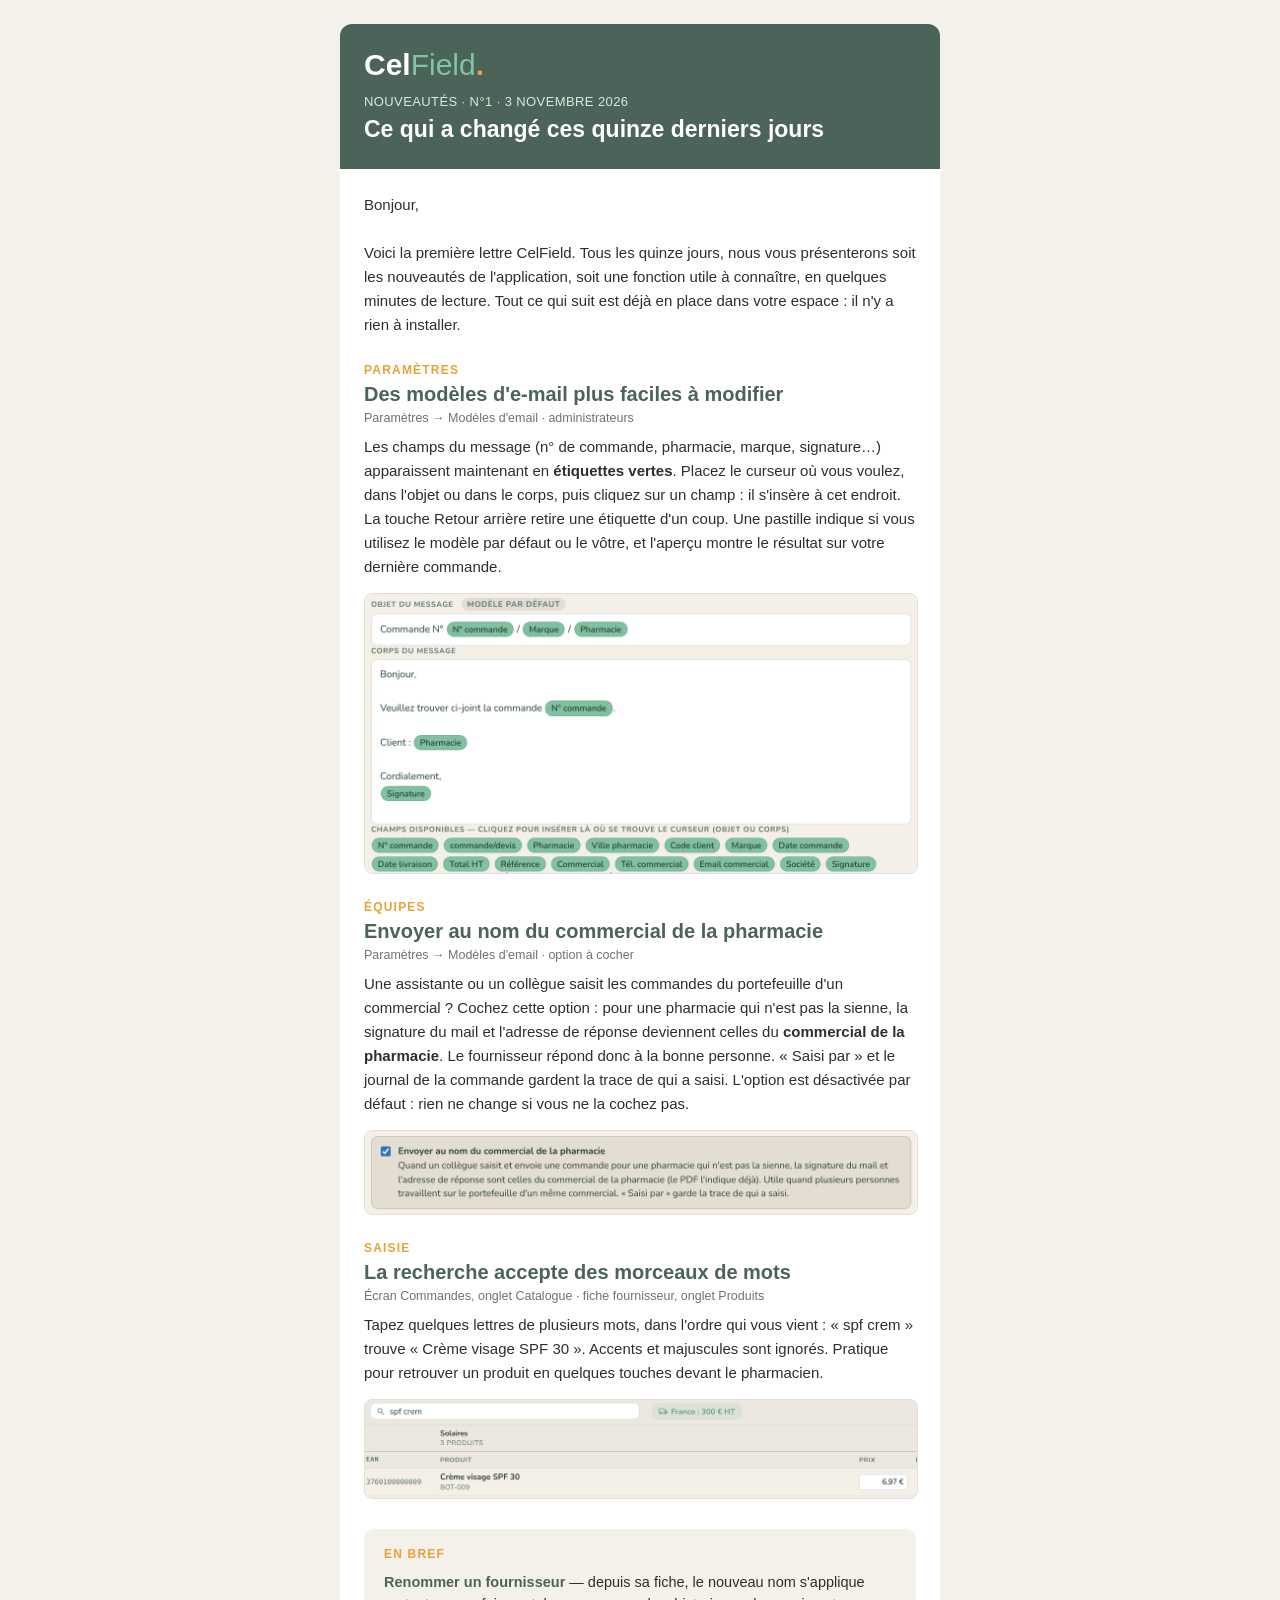
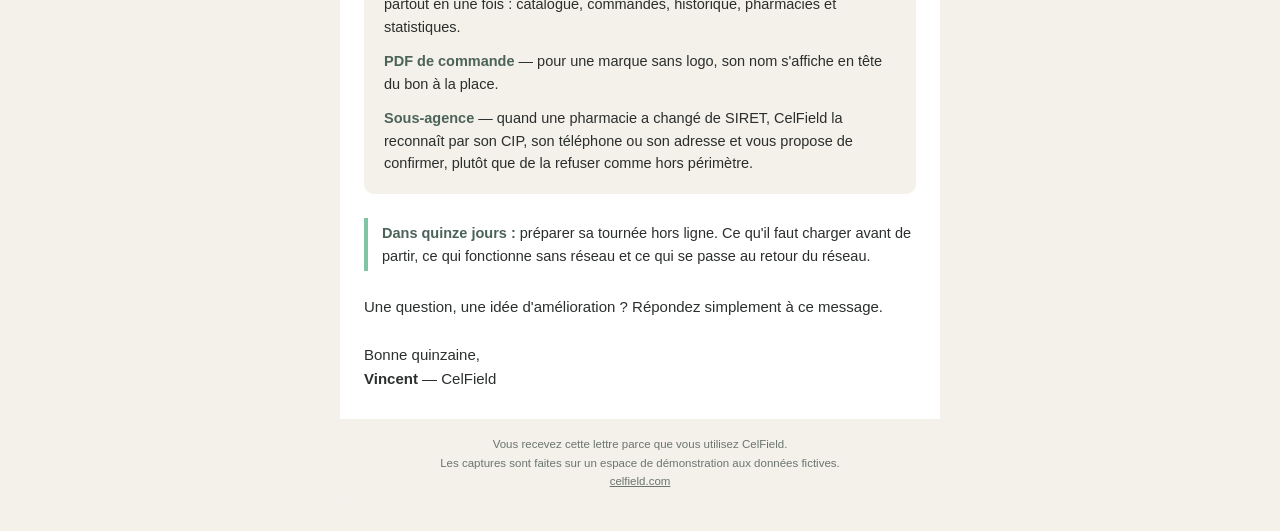
==== public/newsletter/n01/index.html @ 606304c2 "Newsletter n°1 : version en ligne et images" ====
<!doctype html>
<html lang="fr"><head><meta charset="utf-8"><meta name="viewport" content="width=device-width,initial-scale=1">
<meta name="robots" content="noindex">
<title>CelField · Nouveautés n°1</title>
<style>@media (max-width:620px){.cont{width:100%!important}}</style>
</head>
<body style="margin:0;padding:0;background:#F4F0EA;">
<div style="display:none;max-height:0;overflow:hidden;opacity:0;">Modèles d'e-mail plus simples, envoi au nom du commercial de la pharmacie, recherche par morceaux de mots.</div>
<table role="presentation" width="100%" cellpadding="0" cellspacing="0" border="0" style="background:#F4F0EA;">
<tr><td align="center" style="padding:24px 12px;">
<table role="presentation" class="cont" width="600" cellpadding="0" cellspacing="0" border="0" style="width:600px;max-width:600px;background:#FFFFFF;border-radius:12px;overflow:hidden;">

<tr><td style="background:#4B6358;padding:26px 24px 24px 24px;">
  <div style="font-family:'Nunito','Segoe UI',Helvetica,Arial,sans-serif;font-size:30px;line-height:1;color:#FFFFFF;font-weight:800;">Cel<span style="font-weight:300;color:#7FC4A3;">Field</span><span style="color:#E9A23B;">.</span></div>
  <div style="font-family:'Nunito','Segoe UI',Helvetica,Arial,sans-serif;font-size:13px;color:#DCE7E1;padding-top:14px;letter-spacing:.4px;">NOUVEAUTÉS · N°1 · 3 NOVEMBRE 2026</div>
  <div style="font-family:'Nunito','Segoe UI',Helvetica,Arial,sans-serif;font-size:23px;line-height:1.3;color:#FFFFFF;font-weight:700;padding-top:6px;">Ce qui a changé ces quinze derniers jours</div>
</td></tr>
<tr><td style="font-family:'Nunito','Segoe UI',Helvetica,Arial,sans-serif;font-size:15px;line-height:1.6;color:#2B2F2D;padding:24px 24px 0 24px;">
Bonjour,<br><br>
Voici la première lettre CelField. Tous les quinze jours, nous vous présenterons soit les nouveautés de l'application, soit une fonction utile à connaître, en quelques minutes de lecture. Tout ce qui suit est déjà en place dans votre espace&nbsp;: il n'y a rien à installer.
</td></tr>

<tr><td style="padding:26px 24px 0 24px;">
 <table role="presentation" width="100%" cellpadding="0" cellspacing="0" border="0">
  <tr><td style="font-family:'Nunito','Segoe UI',Helvetica,Arial,sans-serif;font-size:12px;font-weight:700;letter-spacing:1.2px;color:#E9A23B;text-transform:uppercase;">Paramètres</td></tr>
  <tr><td style="font-family:'Nunito','Segoe UI',Helvetica,Arial,sans-serif;font-size:20px;line-height:1.3;font-weight:800;color:#4B6358;padding-top:4px;">Des modèles d'e-mail plus faciles à modifier</td></tr>
  <tr><td style="font-family:'Nunito','Segoe UI',Helvetica,Arial,sans-serif;font-size:12.5px;color:#6B7570;padding-top:4px;">Paramètres → Modèles d'email · administrateurs</td></tr>
  <tr><td style="font-family:'Nunito','Segoe UI',Helvetica,Arial,sans-serif;font-size:15px;line-height:1.6;color:#2B2F2D;padding-top:10px;">Les champs du message (n° de commande, pharmacie, marque, signature…) apparaissent maintenant en <strong>étiquettes vertes</strong>. Placez le curseur où vous voulez, dans l'objet ou dans le corps, puis cliquez sur un champ&nbsp;: il s'insère à cet endroit. La touche Retour arrière retire une étiquette d'un coup. Une pastille indique si vous utilisez le modèle par défaut ou le vôtre, et l'aperçu montre le résultat sur votre dernière commande.</td></tr>
  <tr><td style="padding:14px 0 0 0;"><img src="modele-email.png" width="552" alt="L'éditeur de modèles d'e-mail, avec les champs en étiquettes" style="display:block;width:100%;max-width:552px;height:auto;border:1px solid #E3DED6;border-radius:8px;"></td></tr>
 </table>
</td></tr>
<tr><td style="padding:26px 24px 0 24px;">
 <table role="presentation" width="100%" cellpadding="0" cellspacing="0" border="0">
  <tr><td style="font-family:'Nunito','Segoe UI',Helvetica,Arial,sans-serif;font-size:12px;font-weight:700;letter-spacing:1.2px;color:#E9A23B;text-transform:uppercase;">Équipes</td></tr>
  <tr><td style="font-family:'Nunito','Segoe UI',Helvetica,Arial,sans-serif;font-size:20px;line-height:1.3;font-weight:800;color:#4B6358;padding-top:4px;">Envoyer au nom du commercial de la pharmacie</td></tr>
  <tr><td style="font-family:'Nunito','Segoe UI',Helvetica,Arial,sans-serif;font-size:12.5px;color:#6B7570;padding-top:4px;">Paramètres → Modèles d'email · option à cocher</td></tr>
  <tr><td style="font-family:'Nunito','Segoe UI',Helvetica,Arial,sans-serif;font-size:15px;line-height:1.6;color:#2B2F2D;padding-top:10px;">Une assistante ou un collègue saisit les commandes du portefeuille d'un commercial&nbsp;? Cochez cette option&nbsp;: pour une pharmacie qui n'est pas la sienne, la signature du mail et l'adresse de réponse deviennent celles du <strong>commercial de la pharmacie</strong>. Le fournisseur répond donc à la bonne personne. «&nbsp;Saisi par&nbsp;» et le journal de la commande gardent la trace de qui a saisi. L'option est désactivée par défaut&nbsp;: rien ne change si vous ne la cochez pas.</td></tr>
  <tr><td style="padding:14px 0 0 0;"><img src="option-au-nom.png" width="552" alt="L'option Envoyer au nom du commercial de la pharmacie" style="display:block;width:100%;max-width:552px;height:auto;border:1px solid #E3DED6;border-radius:8px;"></td></tr>
 </table>
</td></tr>
<tr><td style="padding:26px 24px 0 24px;">
 <table role="presentation" width="100%" cellpadding="0" cellspacing="0" border="0">
  <tr><td style="font-family:'Nunito','Segoe UI',Helvetica,Arial,sans-serif;font-size:12px;font-weight:700;letter-spacing:1.2px;color:#E9A23B;text-transform:uppercase;">Saisie</td></tr>
  <tr><td style="font-family:'Nunito','Segoe UI',Helvetica,Arial,sans-serif;font-size:20px;line-height:1.3;font-weight:800;color:#4B6358;padding-top:4px;">La recherche accepte des morceaux de mots</td></tr>
  <tr><td style="font-family:'Nunito','Segoe UI',Helvetica,Arial,sans-serif;font-size:12.5px;color:#6B7570;padding-top:4px;">Écran Commandes, onglet Catalogue · fiche fournisseur, onglet Produits</td></tr>
  <tr><td style="font-family:'Nunito','Segoe UI',Helvetica,Arial,sans-serif;font-size:15px;line-height:1.6;color:#2B2F2D;padding-top:10px;">Tapez quelques lettres de plusieurs mots, dans l'ordre qui vous vient&nbsp;: «&nbsp;spf crem&nbsp;» trouve «&nbsp;Crème visage SPF 30&nbsp;». Accents et majuscules sont ignorés. Pratique pour retrouver un produit en quelques touches devant le pharmacien.</td></tr>
  <tr><td style="padding:14px 0 0 0;"><img src="recherche.png" width="552" alt="Recherche «&nbsp;spf crem&nbsp;» dans le catalogue" style="display:block;width:100%;max-width:552px;height:auto;border:1px solid #E3DED6;border-radius:8px;"></td></tr>
 </table>
</td></tr>
<tr><td style="padding:30px 24px 0 24px;">
 <table role="presentation" width="100%" cellpadding="0" cellspacing="0" border="0" style="background:#F4F0EA;border-radius:10px;">
  <tr><td style="padding:18px 20px 8px 20px;">
   <table role="presentation" width="100%" cellpadding="0" cellspacing="0" border="0">
    <tr><td style="font-family:'Nunito','Segoe UI',Helvetica,Arial,sans-serif;font-size:12px;font-weight:700;letter-spacing:1.2px;color:#E9A23B;text-transform:uppercase;padding-bottom:10px;">En bref</td></tr>
    <tr><td style="font-family:'Nunito','Segoe UI',Helvetica,Arial,sans-serif;font-size:14.5px;line-height:1.55;color:#2B2F2D;padding:0 0 12px 0;"><strong style="color:#4B6358;">Renommer un fournisseur</strong> — depuis sa fiche, le nouveau nom s'applique partout en une fois&nbsp;: catalogue, commandes, historique, pharmacies et statistiques.</td></tr><tr><td style="font-family:'Nunito','Segoe UI',Helvetica,Arial,sans-serif;font-size:14.5px;line-height:1.55;color:#2B2F2D;padding:0 0 12px 0;"><strong style="color:#4B6358;">PDF de commande</strong> — pour une marque sans logo, son nom s'affiche en tête du bon à la place.</td></tr><tr><td style="font-family:'Nunito','Segoe UI',Helvetica,Arial,sans-serif;font-size:14.5px;line-height:1.55;color:#2B2F2D;padding:0 0 12px 0;"><strong style="color:#4B6358;">Sous-agence</strong> — quand une pharmacie a changé de SIRET, CelField la reconnaît par son CIP, son téléphone ou son adresse et vous propose de confirmer, plutôt que de la refuser comme hors périmètre.</td></tr>
   </table>
  </td></tr>
 </table>
</td></tr>
<tr><td style="padding:24px 24px 0 24px;">
 <table role="presentation" width="100%" cellpadding="0" cellspacing="0" border="0" style="border-left:4px solid #7FC4A3;">
  <tr><td style="font-family:'Nunito','Segoe UI',Helvetica,Arial,sans-serif;font-size:14.5px;line-height:1.55;color:#2B2F2D;padding:4px 0 4px 14px;"><strong style="color:#4B6358;">Dans quinze jours&nbsp;:</strong> préparer sa tournée hors ligne. Ce qu'il faut charger avant de partir, ce qui fonctionne sans réseau et ce qui se passe au retour du réseau.</td></tr>
 </table>
</td></tr>
<tr><td style="font-family:'Nunito','Segoe UI',Helvetica,Arial,sans-serif;font-size:15px;line-height:1.6;color:#2B2F2D;padding:24px 24px 28px 24px;">
Une question, une idée d'amélioration&nbsp;? Répondez simplement à ce message.<br><br>
Bonne quinzaine,<br><strong>Vincent</strong> — CelField
</td></tr>
<tr><td style="background:#F4F0EA;font-family:'Nunito','Segoe UI',Helvetica,Arial,sans-serif;font-size:11.5px;line-height:1.6;color:#6B7570;padding:16px 24px;" align="center">
Vous recevez cette lettre parce que vous utilisez CelField.<br>
Les captures sont faites sur un espace de démonstration aux données fictives.<br>
<a href="https://celfield.com" style="color:#6B7570;">celfield.com</a>
</td></tr>
</table>
</td></tr></table>
</body></html>
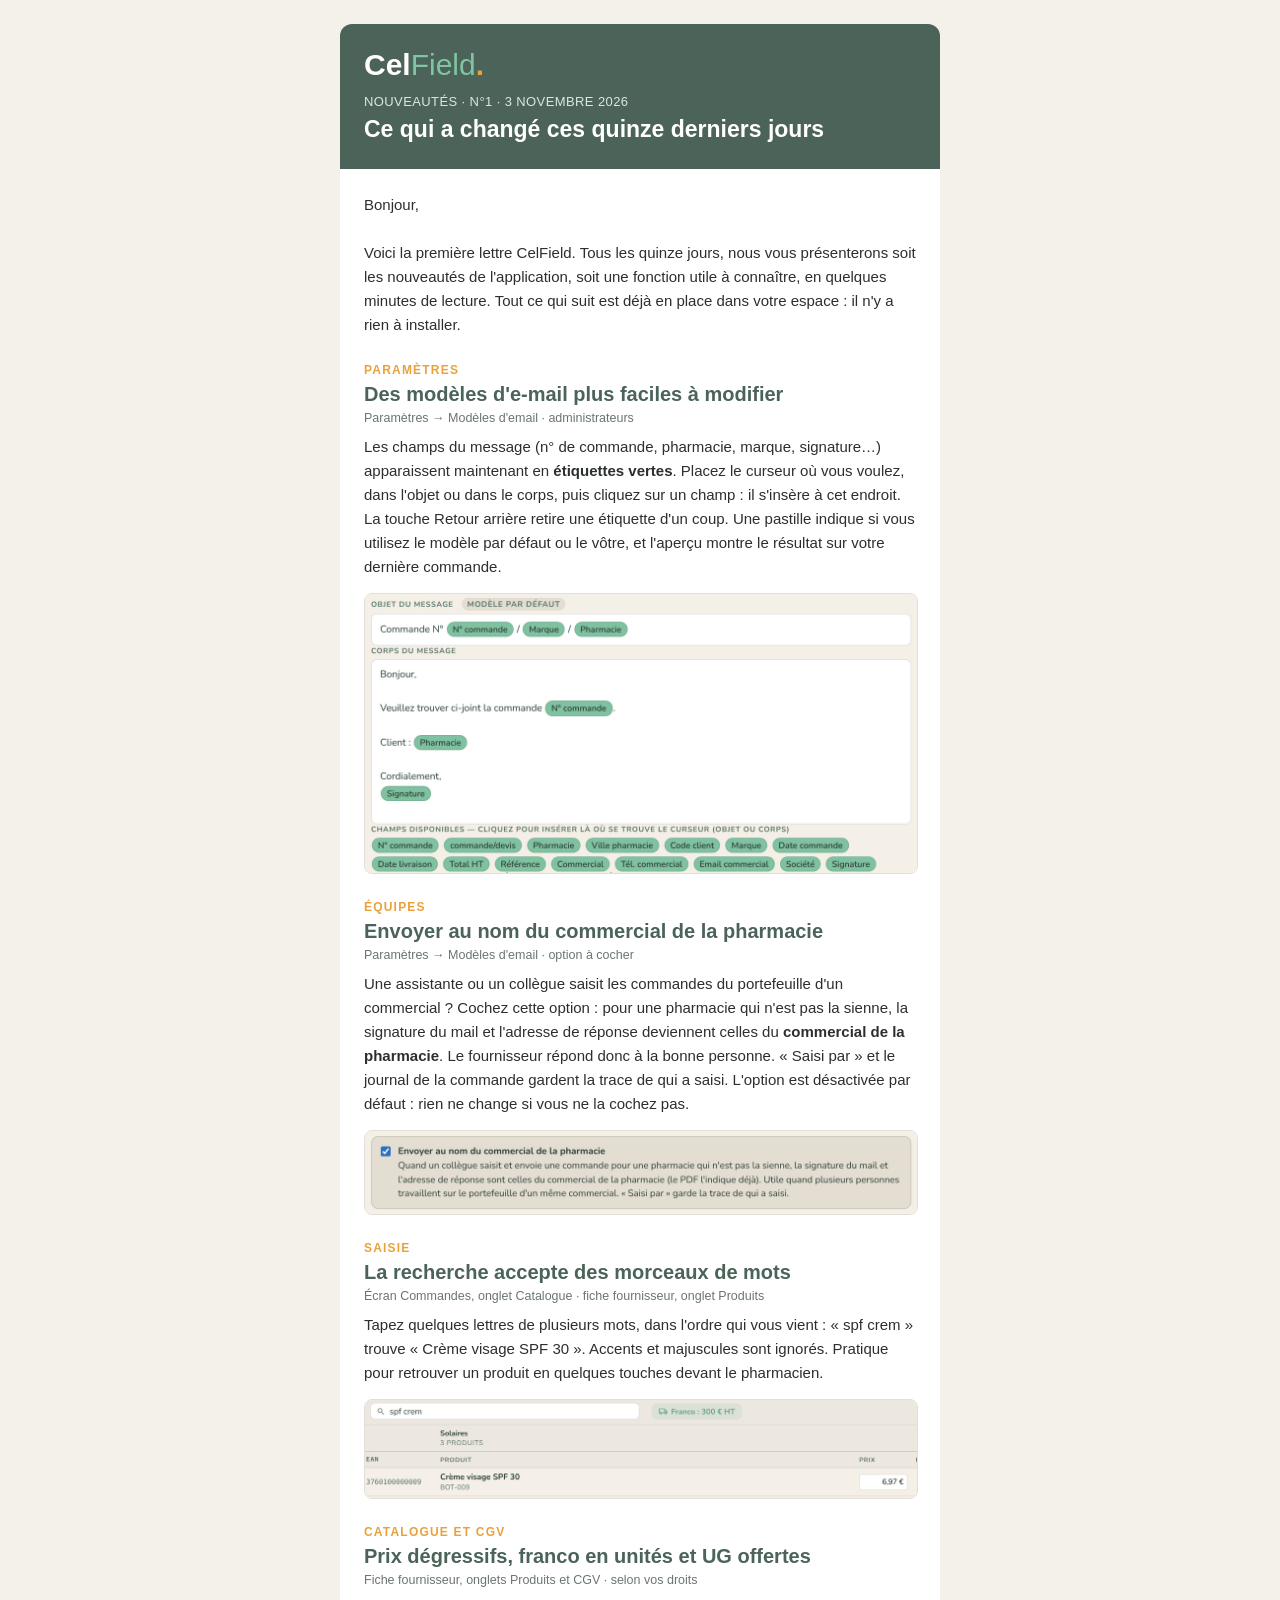
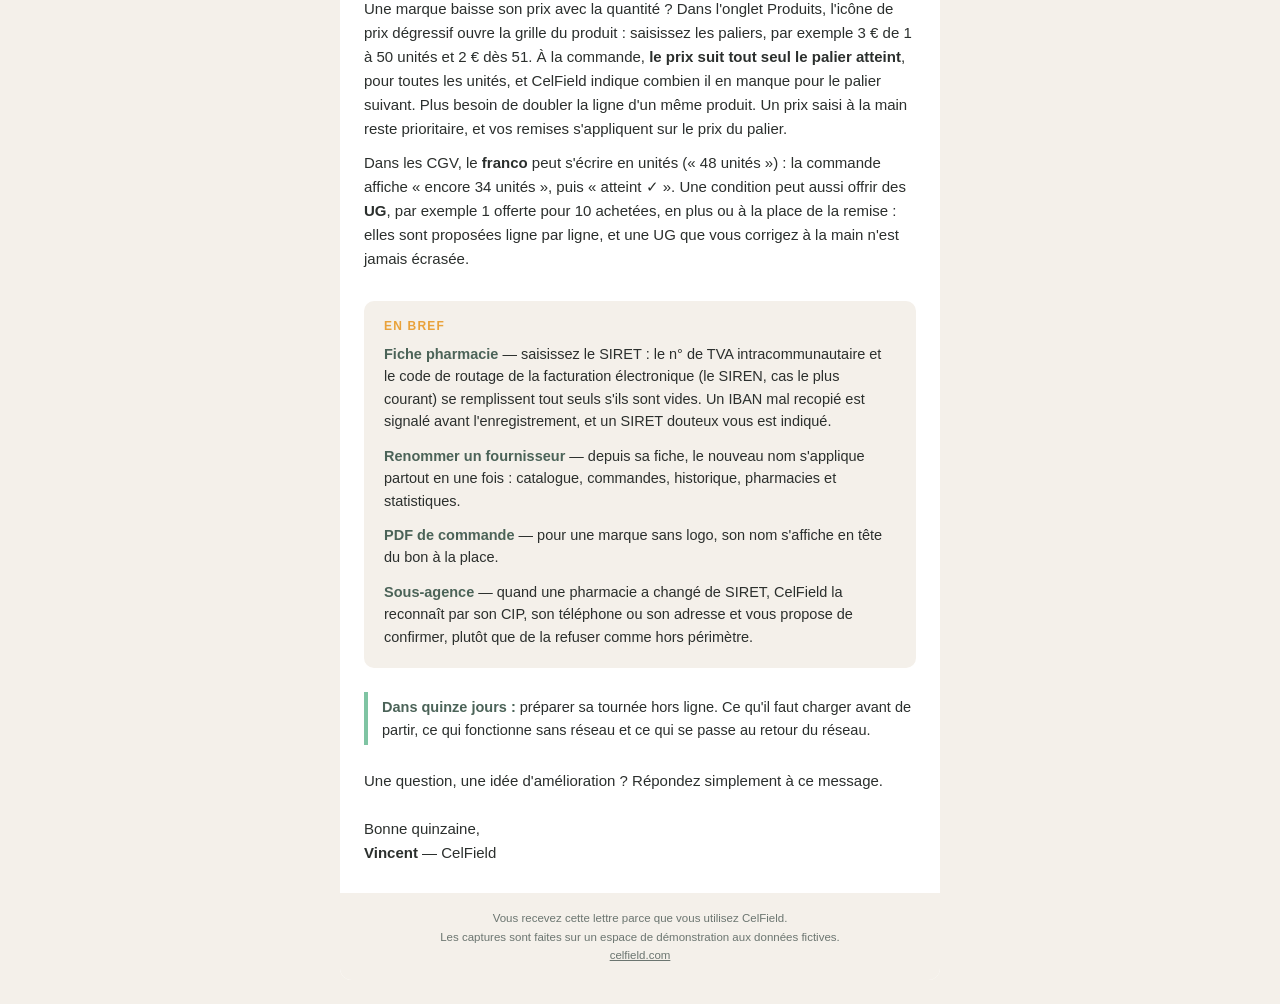
==== commit 4a2583f0: "Newsletter n°1 : prix dégressifs et fiche pharmacie" ====
--- a/public/newsletter/n01/index.html
+++ b/public/newsletter/n01/index.html
@@ -5,7 +5,7 @@
 <style>@media (max-width:620px){.cont{width:100%!important}}</style>
 </head>
 <body style="margin:0;padding:0;background:#F4F0EA;">
-<div style="display:none;max-height:0;overflow:hidden;opacity:0;">Modèles d'e-mail plus simples, envoi au nom du commercial de la pharmacie, recherche par morceaux de mots.</div>
+<div style="display:none;max-height:0;overflow:hidden;opacity:0;">Prix dégressifs et UG dans les CGV, modèles d'e-mail plus simples, envoi au nom du commercial de la pharmacie, recherche par morceaux de mots.</div>
 <table role="presentation" width="100%" cellpadding="0" cellspacing="0" border="0" style="background:#F4F0EA;">
 <tr><td align="center" style="padding:24px 12px;">
 <table role="presentation" class="cont" width="600" cellpadding="0" cellspacing="0" border="0" style="width:600px;max-width:600px;background:#FFFFFF;border-radius:12px;overflow:hidden;">
@@ -47,12 +47,21 @@
   <tr><td style="padding:14px 0 0 0;"><img src="recherche.png" width="552" alt="Recherche «&nbsp;spf crem&nbsp;» dans le catalogue" style="display:block;width:100%;max-width:552px;height:auto;border:1px solid #E3DED6;border-radius:8px;"></td></tr>
  </table>
 </td></tr>
+<tr><td style="padding:26px 24px 0 24px;">
+ <table role="presentation" width="100%" cellpadding="0" cellspacing="0" border="0">
+  <tr><td style="font-family:'Nunito','Segoe UI',Helvetica,Arial,sans-serif;font-size:12px;font-weight:700;letter-spacing:1.2px;color:#E9A23B;text-transform:uppercase;">Catalogue et CGV</td></tr>
+  <tr><td style="font-family:'Nunito','Segoe UI',Helvetica,Arial,sans-serif;font-size:20px;line-height:1.3;font-weight:800;color:#4B6358;padding-top:4px;">Prix dégressifs, franco en unités et UG offertes</td></tr>
+  <tr><td style="font-family:'Nunito','Segoe UI',Helvetica,Arial,sans-serif;font-size:12.5px;color:#6B7570;padding-top:4px;">Fiche fournisseur, onglets Produits et CGV · selon vos droits</td></tr>
+  <tr><td style="font-family:'Nunito','Segoe UI',Helvetica,Arial,sans-serif;font-size:15px;line-height:1.6;color:#2B2F2D;padding-top:10px;">Une marque baisse son prix avec la quantité&nbsp;? Dans l'onglet Produits, l'icône de prix dégressif ouvre la grille du produit&nbsp;: saisissez les paliers, par exemple 3&nbsp;€ de 1 à 50 unités et 2&nbsp;€ dès 51. À la commande, <strong>le prix suit tout seul le palier atteint</strong>, pour toutes les unités, et CelField indique combien il en manque pour le palier suivant. Plus besoin de doubler la ligne d'un même produit. Un prix saisi à la main reste prioritaire, et vos remises s'appliquent sur le prix du palier.</td></tr>
+  <tr><td style="font-family:'Nunito','Segoe UI',Helvetica,Arial,sans-serif;font-size:15px;line-height:1.6;color:#2B2F2D;padding-top:10px;">Dans les CGV, le <strong>franco</strong> peut s'écrire en unités («&nbsp;48 unités&nbsp;»)&nbsp;: la commande affiche «&nbsp;encore 34 unités&nbsp;», puis «&nbsp;atteint&nbsp;✓&nbsp;». Une condition peut aussi offrir des <strong>UG</strong>, par exemple 1 offerte pour 10 achetées, en plus ou à la place de la remise&nbsp;: elles sont proposées ligne par ligne, et une UG que vous corrigez à la main n'est jamais écrasée.</td></tr>
+ </table>
+</td></tr>
 <tr><td style="padding:30px 24px 0 24px;">
  <table role="presentation" width="100%" cellpadding="0" cellspacing="0" border="0" style="background:#F4F0EA;border-radius:10px;">
   <tr><td style="padding:18px 20px 8px 20px;">
    <table role="presentation" width="100%" cellpadding="0" cellspacing="0" border="0">
     <tr><td style="font-family:'Nunito','Segoe UI',Helvetica,Arial,sans-serif;font-size:12px;font-weight:700;letter-spacing:1.2px;color:#E9A23B;text-transform:uppercase;padding-bottom:10px;">En bref</td></tr>
-    <tr><td style="font-family:'Nunito','Segoe UI',Helvetica,Arial,sans-serif;font-size:14.5px;line-height:1.55;color:#2B2F2D;padding:0 0 12px 0;"><strong style="color:#4B6358;">Renommer un fournisseur</strong> — depuis sa fiche, le nouveau nom s'applique partout en une fois&nbsp;: catalogue, commandes, historique, pharmacies et statistiques.</td></tr><tr><td style="font-family:'Nunito','Segoe UI',Helvetica,Arial,sans-serif;font-size:14.5px;line-height:1.55;color:#2B2F2D;padding:0 0 12px 0;"><strong style="color:#4B6358;">PDF de commande</strong> — pour une marque sans logo, son nom s'affiche en tête du bon à la place.</td></tr><tr><td style="font-family:'Nunito','Segoe UI',Helvetica,Arial,sans-serif;font-size:14.5px;line-height:1.55;color:#2B2F2D;padding:0 0 12px 0;"><strong style="color:#4B6358;">Sous-agence</strong> — quand une pharmacie a changé de SIRET, CelField la reconnaît par son CIP, son téléphone ou son adresse et vous propose de confirmer, plutôt que de la refuser comme hors périmètre.</td></tr>
+    <tr><td style="font-family:'Nunito','Segoe UI',Helvetica,Arial,sans-serif;font-size:14.5px;line-height:1.55;color:#2B2F2D;padding:0 0 12px 0;"><strong style="color:#4B6358;">Fiche pharmacie</strong> — saisissez le SIRET&nbsp;: le n° de TVA intracommunautaire et le code de routage de la facturation électronique (le SIREN, cas le plus courant) se remplissent tout seuls s'ils sont vides. Un IBAN mal recopié est signalé avant l'enregistrement, et un SIRET douteux vous est indiqué.</td></tr><tr><td style="font-family:'Nunito','Segoe UI',Helvetica,Arial,sans-serif;font-size:14.5px;line-height:1.55;color:#2B2F2D;padding:0 0 12px 0;"><strong style="color:#4B6358;">Renommer un fournisseur</strong> — depuis sa fiche, le nouveau nom s'applique partout en une fois&nbsp;: catalogue, commandes, historique, pharmacies et statistiques.</td></tr><tr><td style="font-family:'Nunito','Segoe UI',Helvetica,Arial,sans-serif;font-size:14.5px;line-height:1.55;color:#2B2F2D;padding:0 0 12px 0;"><strong style="color:#4B6358;">PDF de commande</strong> — pour une marque sans logo, son nom s'affiche en tête du bon à la place.</td></tr><tr><td style="font-family:'Nunito','Segoe UI',Helvetica,Arial,sans-serif;font-size:14.5px;line-height:1.55;color:#2B2F2D;padding:0 0 12px 0;"><strong style="color:#4B6358;">Sous-agence</strong> — quand une pharmacie a changé de SIRET, CelField la reconnaît par son CIP, son téléphone ou son adresse et vous propose de confirmer, plutôt que de la refuser comme hors périmètre.</td></tr>
    </table>
   </td></tr>
  </table>
